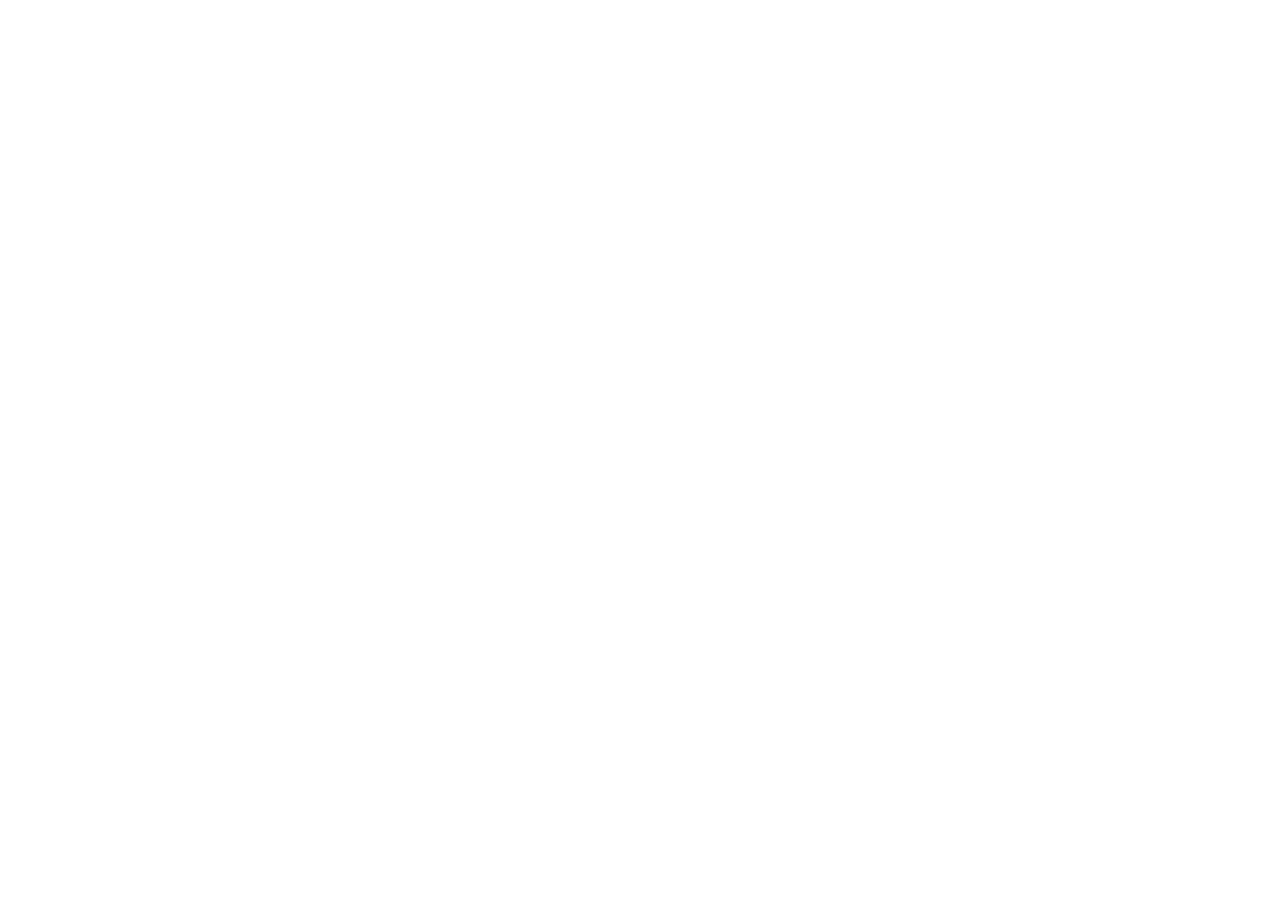
==== index.html @ 0983b2cc "Add existing file" ====
<!DOCTYPE html>
<html lang="en">
<head>
    <meta charset="UTF-8">
    <meta name="viewport" content="width=device-width, initial-scale=1.0">
    <title>Document</title>
</head>
<body>
    
</body>
</html>
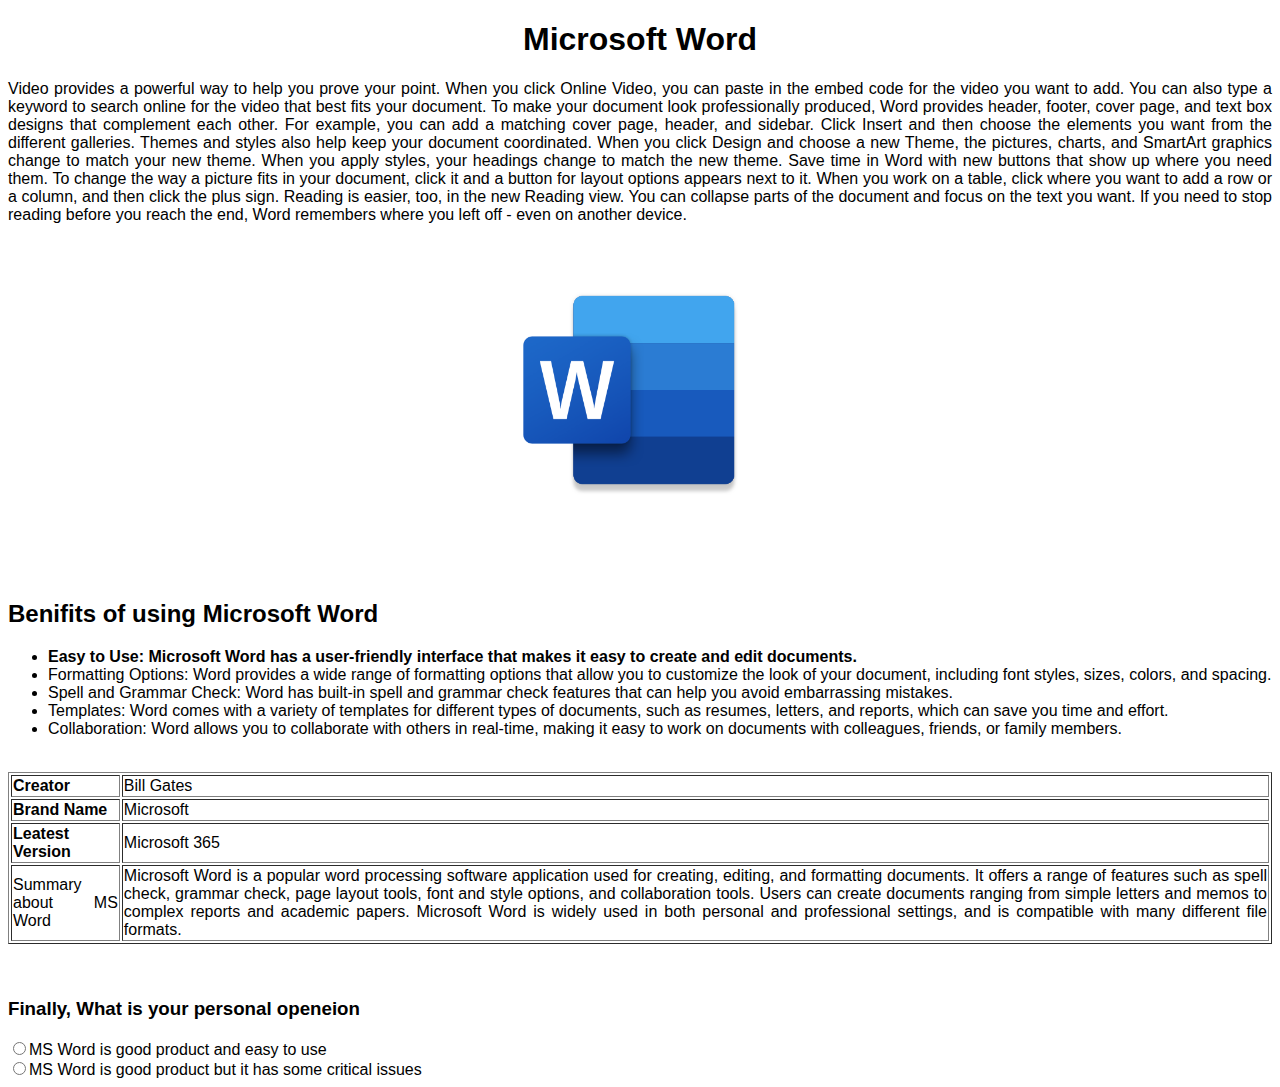
==== commit 49e35eeb: "Third Commit" ====
--- a/index.html
+++ b/index.html
@@ -2,10 +2,60 @@
 <html lang="en">
 <head>
     <meta charset="UTF-8">
+    <meta http-equiv="X-UA-Compatible" content="IE=edge">
     <meta name="viewport" content="width=device-width, initial-scale=1.0">
-    <title>Document</title>
+    <title>ICET Demo Web</title>
 </head>
 <body>
-    
+  <div style="text-align:justify; font-family: Arial, Helvetica, sans-serif;">
+    <h1 style="font-family: 'Segoe UI', Tahoma, Geneva, Verdana, sans-serif; text-align: center;">Microsoft Word</h1>
+
+  
+  <p style="font-family: 'Segoe UI', Tahoma, Geneva, Verdana, sans-serif; justify-content: last baseline;">Video provides a powerful way to help you prove your point. When you click Online Video, you can paste in the embed code for the video you want to add. You can also type a keyword to search online for the video that best fits your document.
+    To make your document look professionally produced, Word provides header, footer, cover page, and text box designs that complement each other. For example, you can add a matching cover page, header, and sidebar. Click Insert and then choose the elements you want from the different galleries.
+    Themes and styles also help keep your document coordinated. When you click Design and choose a new Theme, the pictures, charts, and SmartArt graphics change to match your new theme. When you apply styles, your headings change to match the new theme.
+    Save time in Word with new buttons that show up where you need them. To change the way a picture fits in your document, click it and a button for layout options appears next to it. When you work on a table, click where you want to add a row or a column, and then click the plus sign.
+    Reading is easier, too, in the new Reading view. You can collapse parts of the document and focus on the text you want. If you need to stop reading before you reach the end, Word remembers where you left off - even on another device.
+  </p>
+
+  <div style="text-align:center;">
+    <img src="assets\unnamed.png" alt="Centered Image" width="300px">
+  </div>
+
+  <br><br>
+  <h2>Benifits of using Microsoft Word</h2>
+  <ul type="";>
+    <li style="font-family: 'Gill Sans', 'Gill Sans MT', Calibri, 'Trebuchet MS', sans-serif; font-weight: bolder;">Easy to Use: Microsoft Word has a user-friendly interface that makes it easy to create and edit documents.</li>
+    <li >Formatting Options: Word provides a wide range of formatting options that allow you to customize the look of your document, including font styles, sizes, colors, and spacing.</li>
+    <li>Spell and Grammar Check: Word has built-in spell and grammar check features that can help you avoid embarrassing mistakes.</li>
+    <li>Templates: Word comes with a variety of templates for different types of documents, such as resumes, letters, and reports, which can save you time and effort.</li>
+    <li>Collaboration: Word allows you to collaborate with others in real-time, making it easy to work on documents with colleagues, friends, or family members.</li>
+  </ul> <br>
+
+  <table border="1">
+    <tr>
+      <th>Creator</th>
+      <td>Bill Gates</td>
+    </tr>
+
+    <tr>
+      <th>Brand Name</th>
+      <td>Microsoft</td>
+    </tr>
+
+    <tr>
+      <th>Leatest Version</th>
+      <td>Microsoft 365</td>
+    </tr>
+    <tr>
+      <td>Summary about MS Word</td>
+      <td>Microsoft Word is a popular word processing software application used for creating, editing, and formatting documents. It offers a range of features such as spell check, grammar check, page layout tools, font and style options, and collaboration tools. Users can create documents ranging from simple letters and memos to complex reports and academic papers. Microsoft Word is widely used in both personal and professional settings, and is compatible with many different file formats.</td>
+    </tr>
+  </table>
+<br><br>
+  <h3>Finally, What is your personal openeion</h3>
+  <input type="radio" value="1">MS Word is good product and easy to use <br>
+  <input type="radio" value="1">MS Word is good product but it has some critical issues
+</div>
 </body>
-</html>+</html>
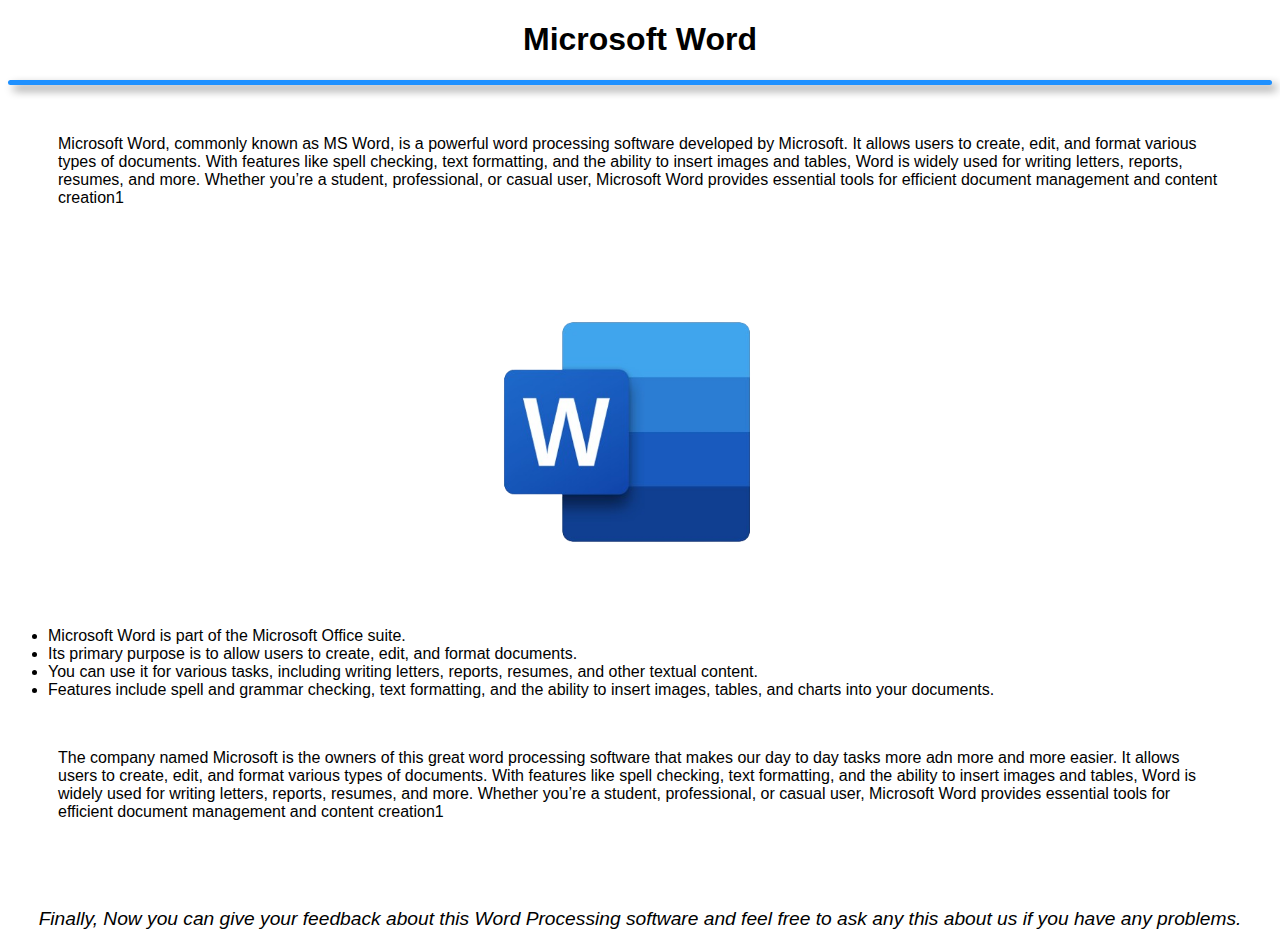
==== commit af88b834: "New Commit 1" ====
--- a/index.html
+++ b/index.html
@@ -1,61 +1,44 @@
 <!DOCTYPE html>
 <html lang="en">
 <head>
-    <meta charset="UTF-8">
-    <meta http-equiv="X-UA-Compatible" content="IE=edge">
-    <meta name="viewport" content="width=device-width, initial-scale=1.0">
-    <title>ICET Demo Web</title>
+  <meta charset="UTF-8">
+  <meta name="viewport" content="width=device-width, initial-scale=1.0">
+  <title>Document</title>
+  <link rel="stylesheet" href="style/style.css">
 </head>
 <body>
-  <div style="text-align:justify; font-family: Arial, Helvetica, sans-serif;">
-    <h1 style="font-family: 'Segoe UI', Tahoma, Geneva, Verdana, sans-serif; text-align: center;">Microsoft Word</h1>
+<!--<div class="mainBoxDiv">
+      <div class="upperDiv"> </div>
+      <div class="lowerDiv"></div>
+    </div>-->
+    
+    
+    <h1 id="heading">Microsoft Word</h1>
+    
+    <div class="navBar"></div>
+    
+    <p class="mainParagraph">Microsoft Word, commonly known as MS Word, is a powerful word processing software developed by Microsoft. It allows users to create, edit, and format various types of documents. With features like spell checking, text formatting, and the ability to insert images and tables, Word is widely used for writing letters, reports, resumes, and more. Whether you’re a student, professional, or casual user, Microsoft Word provides essential tools for efficient document management and content creation1</p>
+    
 
-  
-  <p style="font-family: 'Segoe UI', Tahoma, Geneva, Verdana, sans-serif; justify-content: last baseline;">Video provides a powerful way to help you prove your point. When you click Online Video, you can paste in the embed code for the video you want to add. You can also type a keyword to search online for the video that best fits your document.
-    To make your document look professionally produced, Word provides header, footer, cover page, and text box designs that complement each other. For example, you can add a matching cover page, header, and sidebar. Click Insert and then choose the elements you want from the different galleries.
-    Themes and styles also help keep your document coordinated. When you click Design and choose a new Theme, the pictures, charts, and SmartArt graphics change to match your new theme. When you apply styles, your headings change to match the new theme.
-    Save time in Word with new buttons that show up where you need them. To change the way a picture fits in your document, click it and a button for layout options appears next to it. When you work on a table, click where you want to add a row or a column, and then click the plus sign.
-    Reading is easier, too, in the new Reading view. You can collapse parts of the document and focus on the text you want. If you need to stop reading before you reach the end, Word remembers where you left off - even on another device.
-  </p>
+    <center>
+      <div>
+        <img class="wordIMG" src="assets/unnamed-removebg-preview.png" alt="MS Word IMG">
+      </div>
+    </center>
 
-  <div style="text-align:center;">
-    <img src="assets\unnamed.png" alt="Centered Image" width="300px">
-  </div>
+    <div class="listItems">
+      <ul>
+        <li>Microsoft Word is part of the Microsoft Office suite.</li>
+        <li>Its primary purpose is to allow users to create, edit, and format documents.</li>
+        <li>You can use it for various tasks, including writing letters, reports, resumes, and other textual content.</li>
+        <li>Features include spell and grammar checking, text formatting, and the ability to insert images, tables, and charts into your documents.</li>
+      </ul>
+    </div>
 
-  <br><br>
-  <h2>Benifits of using Microsoft Word</h2>
-  <ul type="";>
-    <li style="font-family: 'Gill Sans', 'Gill Sans MT', Calibri, 'Trebuchet MS', sans-serif; font-weight: bolder;">Easy to Use: Microsoft Word has a user-friendly interface that makes it easy to create and edit documents.</li>
-    <li >Formatting Options: Word provides a wide range of formatting options that allow you to customize the look of your document, including font styles, sizes, colors, and spacing.</li>
-    <li>Spell and Grammar Check: Word has built-in spell and grammar check features that can help you avoid embarrassing mistakes.</li>
-    <li>Templates: Word comes with a variety of templates for different types of documents, such as resumes, letters, and reports, which can save you time and effort.</li>
-    <li>Collaboration: Word allows you to collaborate with others in real-time, making it easy to work on documents with colleagues, friends, or family members.</li>
-  </ul> <br>
+    <p class="mainParagraph">The company named Microsoft is the owners of this great word processing software that makes our day to day tasks more adn more and more easier. It allows users to create, edit, and format various types of documents. With features like spell checking, text formatting, and the ability to insert images and tables, Word is widely used for writing letters, reports, resumes, and more. Whether you’re a student, professional, or casual user, Microsoft Word provides essential tools for efficient document management and content creation1</p>
 
-  <table border="1">
-    <tr>
-      <th>Creator</th>
-      <td>Bill Gates</td>
-    </tr>
+    <br>
+    <p style="font-family: 'Segoe UI', Tahoma, Geneva, Verdana, sans-serif; font-style: italic; text-align: center; font-size: larger;">Finally, Now you can give your feedback about this Word Processing software and feel free to ask any this about us if you have any problems.</p>
 
-    <tr>
-      <th>Brand Name</th>
-      <td>Microsoft</td>
-    </tr>
-
-    <tr>
-      <th>Leatest Version</th>
-      <td>Microsoft 365</td>
-    </tr>
-    <tr>
-      <td>Summary about MS Word</td>
-      <td>Microsoft Word is a popular word processing software application used for creating, editing, and formatting documents. It offers a range of features such as spell check, grammar check, page layout tools, font and style options, and collaboration tools. Users can create documents ranging from simple letters and memos to complex reports and academic papers. Microsoft Word is widely used in both personal and professional settings, and is compatible with many different file formats.</td>
-    </tr>
-  </table>
-<br><br>
-  <h3>Finally, What is your personal openeion</h3>
-  <input type="radio" value="1">MS Word is good product and easy to use <br>
-  <input type="radio" value="1">MS Word is good product but it has some critical issues
-</div>
-</body>
-</html>
+  </body>
+</html>--- a/style/style.css
+++ b/style/style.css
@@ -0,0 +1,58 @@
+#heading{
+    font-family: 'Segoe UI', Tahoma, Geneva, Verdana, sans-serif;
+    text-align: center;
+}
+
+.mainParagraph{
+    margin: 50px;
+    font-family: 'Segoe UI', Tahoma, Geneva, Verdana, sans-serif;
+}
+
+.wordIMG{
+    height: 350px;
+}
+
+.listItems{
+    font-family: 'Segoe UI', Tahoma, Geneva, Verdana, sans-serif;
+    align-items: center;
+}
+
+.mainBoxDiv{
+    height: 500px;
+    width: 350px;
+
+    position: relative;
+    border-radius: 10px;
+    background-color: bisque;
+
+    top: 50px;
+    left: 100px;
+}
+
+.upperDiv{
+    height: 200px;
+    width: 350px;
+    
+    position: relative;
+    background-color: white;
+    border-radius: 10px;
+}
+
+.navBar{
+    height: 5px;
+    top: 0px;
+    background-color: dodgerblue;
+    position: sticky;
+    border-radius: 10px;
+    box-shadow: 5px 5px 10px grey;
+}
+
+.wordIMG:hover{
+    transition-duration: .2s;
+    height: 370px;
+}
+body{
+    background-image: url();
+    background-repeat: no-repeat;
+    background-attachment: fixed;
+}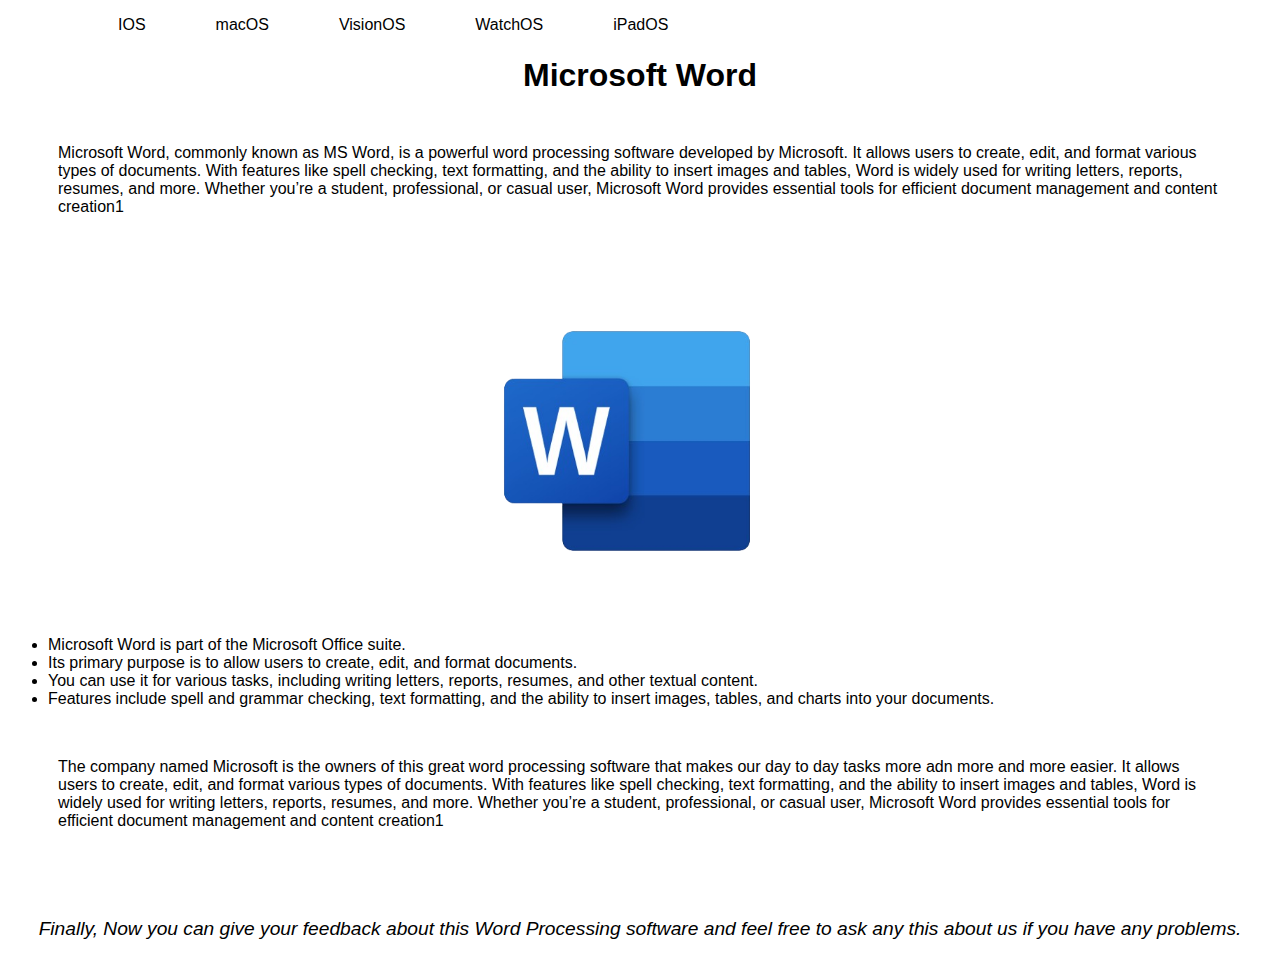
==== commit 3d2c8d32: "New Commit 2" ====
--- a/index.html
+++ b/index.html
@@ -12,10 +12,28 @@
       <div class="lowerDiv"></div>
     </div>-->
     
+    <!--<center>
+      <div class="navBar">
+        <button class="navBarButtons">IOS</button>
+        <button class="navBarButtons">macOS</button>
+        <button class="navBarButtons">VisionOS</button>
+        <button class="navBarButtons">WatchOS</button>
+        <button class="navBarButtons">iPadOS</button>
+      </div>
+    </center>-->
+    
+    <ul class="navBar">
+      <li class="navBarButtons">IOS</li>
+      <li class="navBarButtons">macOS</li>
+      <li class="navBarButtons">VisionOS</li>
+      <li class="navBarButtons">WatchOS</li>
+      <li class="navBarButtons">iPadOS</li>
+    </ul>
+    
+    <!--<div class="iosDiv"></div>-->
     
     <h1 id="heading">Microsoft Word</h1>
     
-    <div class="navBar"></div>
     
     <p class="mainParagraph">Microsoft Word, commonly known as MS Word, is a powerful word processing software developed by Microsoft. It allows users to create, edit, and format various types of documents. With features like spell checking, text formatting, and the ability to insert images and tables, Word is widely used for writing letters, reports, resumes, and more. Whether you’re a student, professional, or casual user, Microsoft Word provides essential tools for efficient document management and content creation1</p>
     
--- a/style/style.css
+++ b/style/style.css
@@ -1,3 +1,9 @@
+@media screen and (max-width:500px) {
+    body{
+        background-color: black;
+    }
+}
+
 #heading{
     font-family: 'Segoe UI', Tahoma, Geneva, Verdana, sans-serif;
     text-align: center;
@@ -39,17 +45,49 @@
 }
 
 .navBar{
-    height: 5px;
+    height: 20px;
+    position: sticky;
     top: 0px;
-    background-color: dodgerblue;
-    position: sticky;
-    border-radius: 10px;
-    box-shadow: 5px 5px 10px grey;
+    background-color: white;
+}
+
+.navBarButtons{
+    padding-left: 70px;
+    color: black;
+    font-family: 'Segoe UI', Tahoma, Geneva, Verdana, sans-serif;
+    font-size: medium;
+    background-color: transparent;
+    list-style: none;
+    float: left;
+}
+
+.iosDiv{
+    height: 10px;
+    width: 50px;
+    background-color: white;
+    position: fixed;
+    top: 30px; left: 520px;
+    transition: .3s;
+}
+
+.iosDiv:hover{
+    cursor: pointer;
+    left: 0px;
+    border-radius: 15px;
+    height: 650px;
+    width: 1550px;
+
+    backdrop-filter: blur(15px) saturate(180%);
+    -webkit-backdrop-filter: blur(15px) saturate(180%);
+    background-color: rgba(255, 255, 255, 0.75);
+    border-radius: 12px;
+    border: 1px solid rgb(255, 255, 255);
 }
 
 .wordIMG:hover{
-    transition-duration: .2s;
+
     height: 370px;
+    animation: .3s ease-in-out .3s;
 }
 body{
     background-image: url();
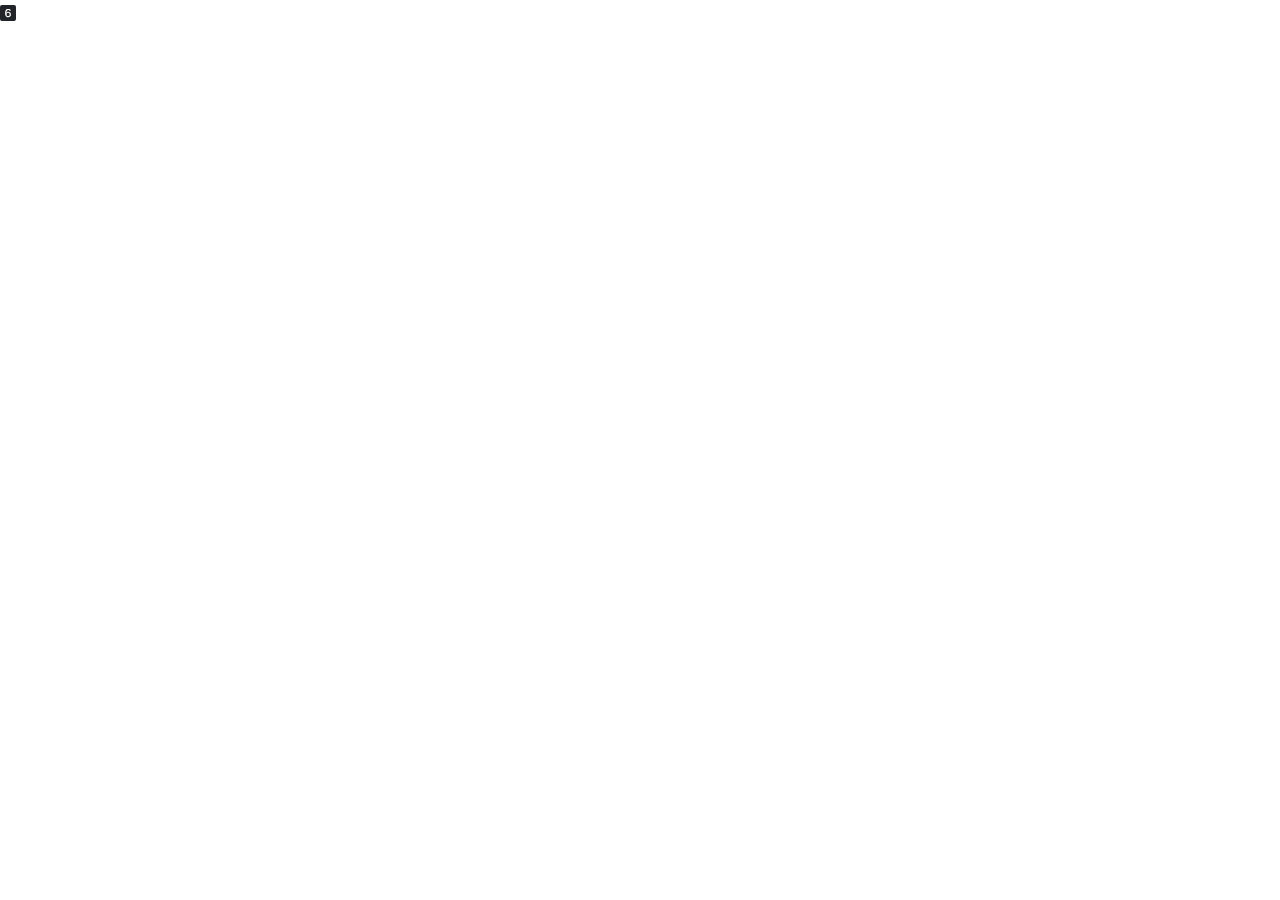
==== commit ce04cfe9: "Commit 2024-06-23" ====
--- a/index.html
+++ b/index.html
@@ -1,62 +1,16 @@
-<!DOCTYPE html>
+<!doctype html>
 <html lang="en">
-<head>
-  <meta charset="UTF-8">
-  <meta name="viewport" content="width=device-width, initial-scale=1.0">
-  <title>Document</title>
-  <link rel="stylesheet" href="style/style.css">
-</head>
-<body>
-<!--<div class="mainBoxDiv">
-      <div class="upperDiv"> </div>
-      <div class="lowerDiv"></div>
-    </div>-->
-    
-    <!--<center>
-      <div class="navBar">
-        <button class="navBarButtons">IOS</button>
-        <button class="navBarButtons">macOS</button>
-        <button class="navBarButtons">VisionOS</button>
-        <button class="navBarButtons">WatchOS</button>
-        <button class="navBarButtons">iPadOS</button>
-      </div>
-    </center>-->
-    
-    <ul class="navBar">
-      <li class="navBarButtons">IOS</li>
-      <li class="navBarButtons">macOS</li>
-      <li class="navBarButtons">VisionOS</li>
-      <li class="navBarButtons">WatchOS</li>
-      <li class="navBarButtons">iPadOS</li>
-    </ul>
-    
-    <!--<div class="iosDiv"></div>-->
-    
-    <h1 id="heading">Microsoft Word</h1>
-    
-    
-    <p class="mainParagraph">Microsoft Word, commonly known as MS Word, is a powerful word processing software developed by Microsoft. It allows users to create, edit, and format various types of documents. With features like spell checking, text formatting, and the ability to insert images and tables, Word is widely used for writing letters, reports, resumes, and more. Whether you’re a student, professional, or casual user, Microsoft Word provides essential tools for efficient document management and content creation1</p>
-    
+  <head>
+    <meta charset="utf-8">
+    <meta name="viewport" content="width=device-width, initial-scale=1">
+    <title>Bootstrap demo</title>
+    <link href="https://cdn.jsdelivr.net/npm/bootstrap@5.3.3/dist/css/bootstrap.min.css" rel="stylesheet" integrity="sha384-QWTKZyjpPEjISv5WaRU9OFeRpok6YctnYmDr5pNlyT2bRjXh0JMhjY6hW+ALEwIH" crossorigin="anonymous">
+  </head>
 
-    <center>
-      <div>
-        <img class="wordIMG" src="assets/unnamed-removebg-preview.png" alt="MS Word IMG">
-      </div>
-    </center>
-
-    <div class="listItems">
-      <ul>
-        <li>Microsoft Word is part of the Microsoft Office suite.</li>
-        <li>Its primary purpose is to allow users to create, edit, and format documents.</li>
-        <li>You can use it for various tasks, including writing letters, reports, resumes, and other textual content.</li>
-        <li>Features include spell and grammar checking, text formatting, and the ability to insert images, tables, and charts into your documents.</li>
-      </ul>
-    </div>
-
-    <p class="mainParagraph">The company named Microsoft is the owners of this great word processing software that makes our day to day tasks more adn more and more easier. It allows users to create, edit, and format various types of documents. With features like spell checking, text formatting, and the ability to insert images and tables, Word is widely used for writing letters, reports, resumes, and more. Whether you’re a student, professional, or casual user, Microsoft Word provides essential tools for efficient document management and content creation1</p>
-
-    <br>
-    <p style="font-family: 'Segoe UI', Tahoma, Geneva, Verdana, sans-serif; font-style: italic; text-align: center; font-size: larger;">Finally, Now you can give your feedback about this Word Processing software and feel free to ask any this about us if you have any problems.</p>
-
+  <body>
+    <svg xmlns="http://www.w3.org/2000/svg" width="16" height="16" fill="currentColor" class="bi bi-6-square-fill" viewBox="0 0 16 16">
+      <path d="M8.111 7.863c-.92 0-1.564.65-1.564 1.576 0 1.032.703 1.635 1.558 1.635.868 0 1.553-.533 1.553-1.629 0-1.06-.744-1.582-1.547-1.582"/>
+      <path d="M2 0a2 2 0 0 0-2 2v12a2 2 0 0 0 2 2h12a2 2 0 0 0 2-2V2a2 2 0 0 0-2-2zm6.21 3.855c1.612 0 2.515.99 2.573 1.899H9.494c-.1-.358-.51-.815-1.312-.815-1.078 0-1.817 1.09-1.805 3.036h.082c.229-.545.855-1.155 1.98-1.155 1.254 0 2.508.88 2.508 2.555 0 1.77-1.218 2.783-2.847 2.783-.932 0-1.84-.328-2.409-1.254-.369-.603-.597-1.459-.597-2.642 0-3.012 1.248-4.407 3.117-4.407Z"/>
+    </svg>
   </body>
 </html>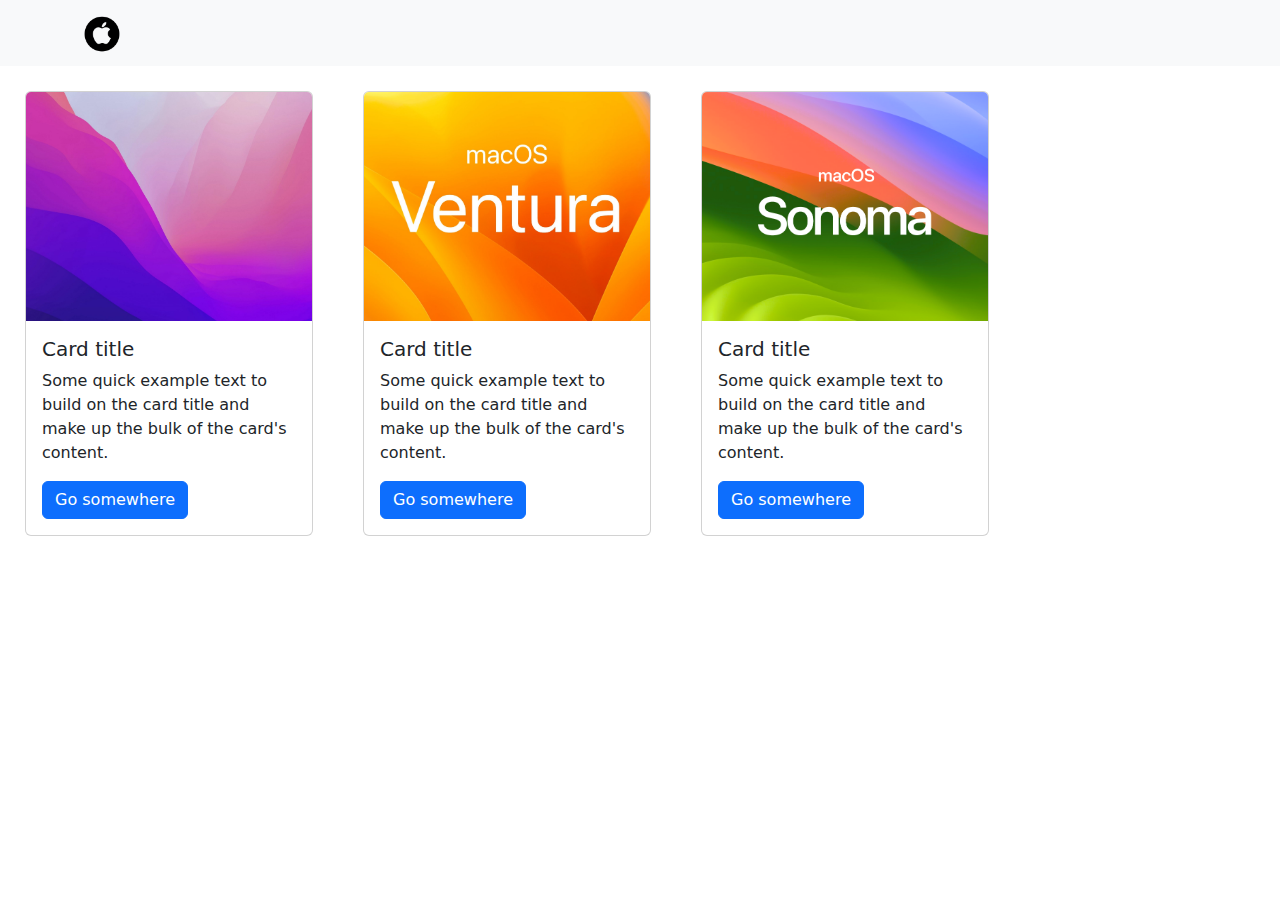
==== commit 28f2ac29: "Commit on 26th 2nd time" ====
--- a/index.html
+++ b/index.html
@@ -1,16 +1,59 @@
 <!doctype html>
 <html lang="en">
-  <head>
-    <meta charset="utf-8">
-    <meta name="viewport" content="width=device-width, initial-scale=1">
-    <title>Bootstrap demo</title>
-    <link href="https://cdn.jsdelivr.net/npm/bootstrap@5.3.3/dist/css/bootstrap.min.css" rel="stylesheet" integrity="sha384-QWTKZyjpPEjISv5WaRU9OFeRpok6YctnYmDr5pNlyT2bRjXh0JMhjY6hW+ALEwIH" crossorigin="anonymous">
-  </head>
 
-  <body>
-    <svg xmlns="http://www.w3.org/2000/svg" width="16" height="16" fill="currentColor" class="bi bi-6-square-fill" viewBox="0 0 16 16">
-      <path d="M8.111 7.863c-.92 0-1.564.65-1.564 1.576 0 1.032.703 1.635 1.558 1.635.868 0 1.553-.533 1.553-1.629 0-1.06-.744-1.582-1.547-1.582"/>
-      <path d="M2 0a2 2 0 0 0-2 2v12a2 2 0 0 0 2 2h12a2 2 0 0 0 2-2V2a2 2 0 0 0-2-2zm6.21 3.855c1.612 0 2.515.99 2.573 1.899H9.494c-.1-.358-.51-.815-1.312-.815-1.078 0-1.817 1.09-1.805 3.036h.082c.229-.545.855-1.155 1.98-1.155 1.254 0 2.508.88 2.508 2.555 0 1.77-1.218 2.783-2.847 2.783-.932 0-1.84-.328-2.409-1.254-.369-.603-.597-1.459-.597-2.642 0-3.012 1.248-4.407 3.117-4.407Z"/>
-    </svg>
-  </body>
+<head>
+  <meta charset="utf-8">
+  <meta name="viewport" content="width=device-width, initial-scale=1">
+  <title>Bootstrap demo</title>
+  <link href="https://cdn.jsdelivr.net/npm/bootstrap@5.3.3/dist/css/bootstrap.min.css" rel="stylesheet"
+    integrity="sha384-QWTKZyjpPEjISv5WaRU9OFeRpok6YctnYmDr5pNlyT2bRjXh0JMhjY6hW+ALEwIH" crossorigin="anonymous">
+</head>
+
+<body>
+  <nav class="navbar bg-body-tertiary">
+    <div class="container">
+      <a class="navbar-brand" href="#">
+        <img src="assets/Apple-Logo-PNG-File.png" alt="Bootstrap" width="40" height="40">
+      </a>
+    </div>
+  </nav>
+  <table>
+    <tr>
+      <td>
+        <div class="card m-4" style="width: 18rem;">
+          <img src="assets/macOS-Monterey-wallpaper-scaled (1).jpg" class="card-img-top" alt="...">
+          <div class="card-body">
+            <h5 class="card-title">Card title</h5>
+            <p class="card-text">Some quick example text to build on the card title and make up the bulk of the card's
+              content.</p>
+            <a href="#" class="btn btn-primary">Go somewhere</a>
+          </div>
+        </div>
+      </td>
+      <td>
+        <div class="card m-4" style="width: 18rem;">
+          <img src="assets/macOS-Ventura.jpg" class="card-img-top" alt="...">
+          <div class="card-body">
+            <h5 class="card-title">Card title</h5>
+            <p class="card-text">Some quick example text to build on the card title and make up the bulk of the card's
+              content.</p>
+            <a href="#" class="btn btn-primary">Go somewhere</a>
+          </div>
+        </div>
+      </td>
+      <td>
+        <div class="card m-4" style="width: 18rem;">
+          <img src="assets/macOS_Sonoma.png" class="card-img-top" alt="...">
+          <div class="card-body">
+            <h5 class="card-title">Card title</h5>
+            <p class="card-text">Some quick example text to build on the card title and make up the bulk of the card's
+              content.</p>
+            <a href="#" class="btn btn-primary">Go somewhere</a>
+          </div>
+        </div>
+      </td>
+    </tr>
+  </table>
+</body>
+
 </html>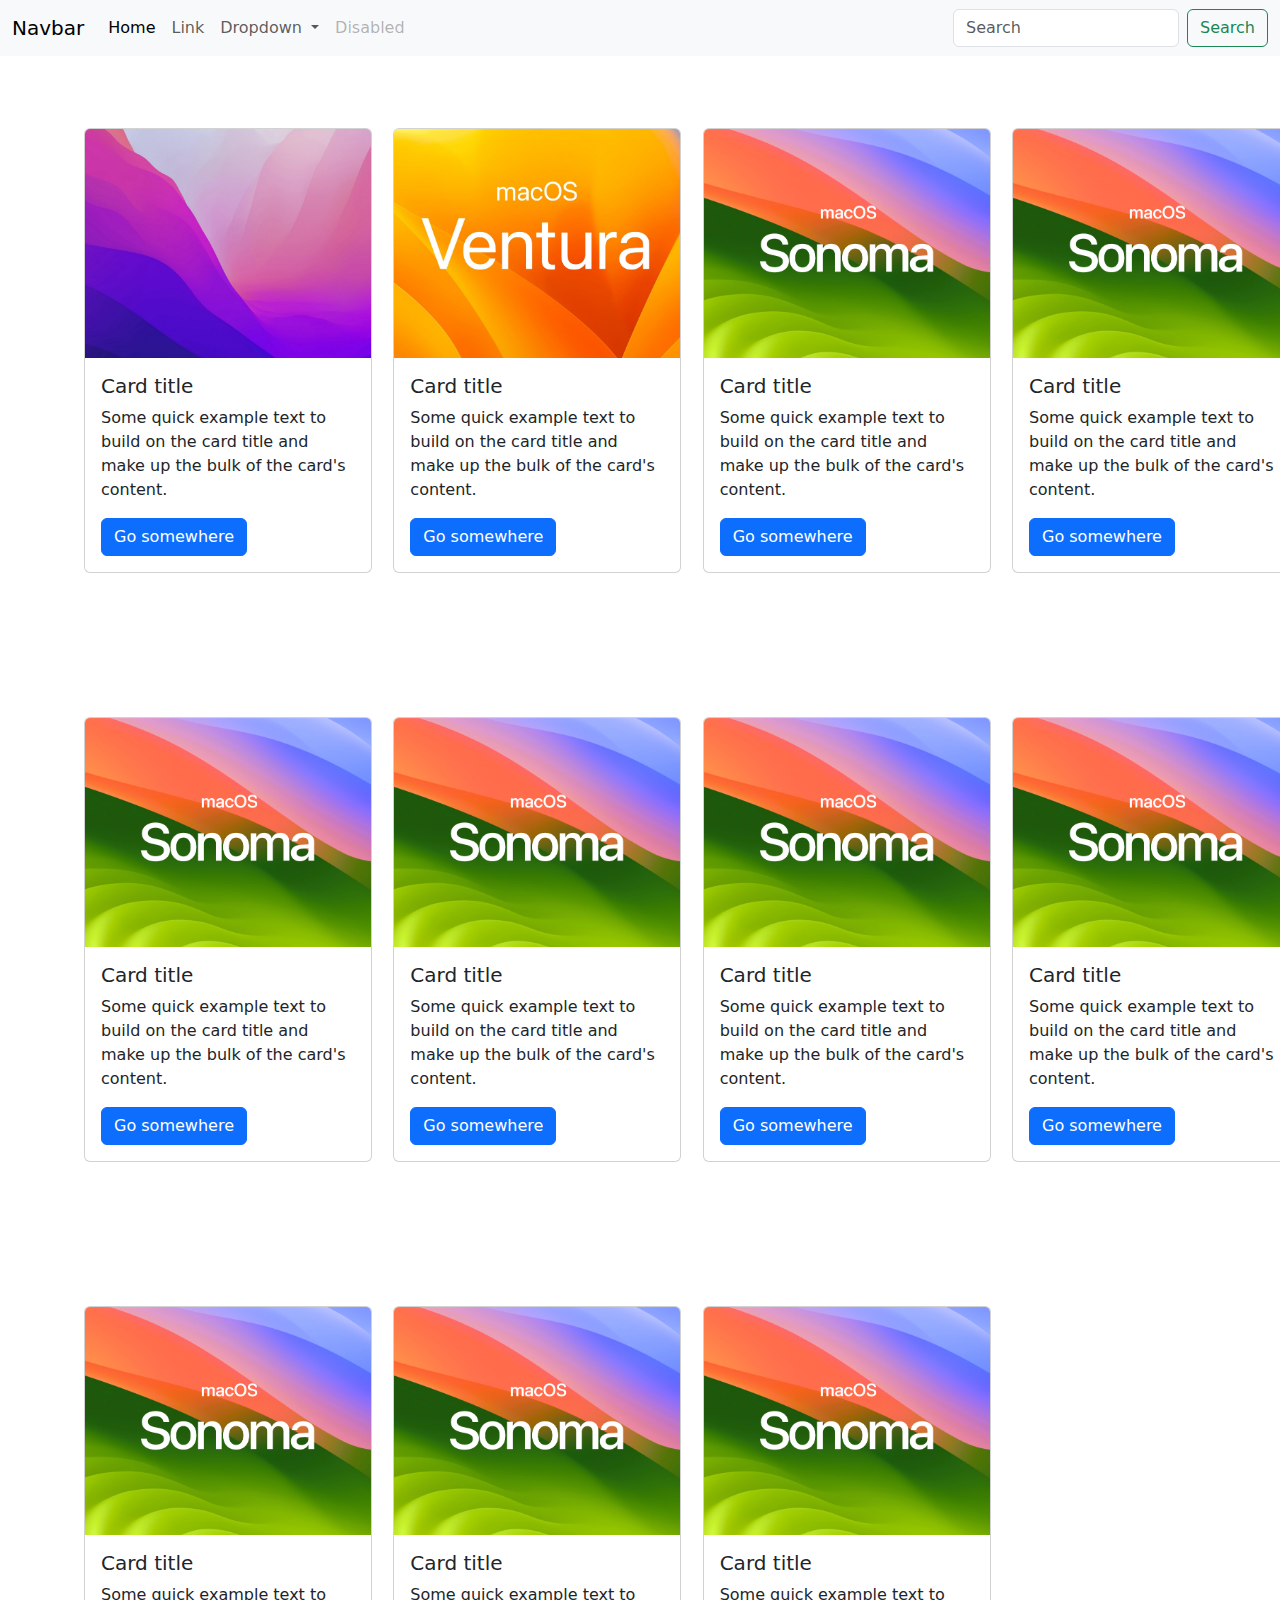
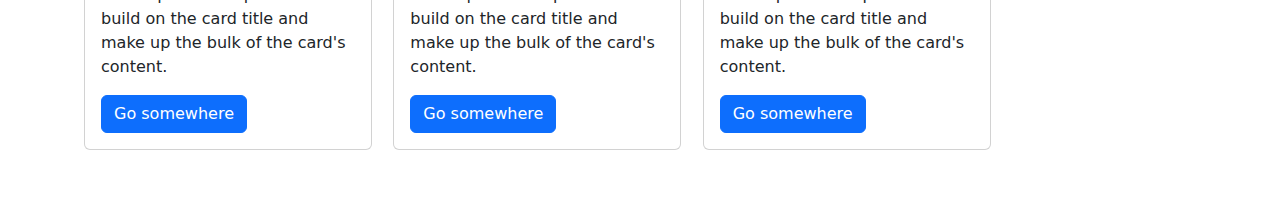
==== commit f38bb8f7: "Responsive" ====
--- a/index.html
+++ b/index.html
@@ -1,27 +1,60 @@
-<!doctype html>
+<!DOCTYPE html>
 <html lang="en">
 
 <head>
-  <meta charset="utf-8">
-  <meta name="viewport" content="width=device-width, initial-scale=1">
-  <title>Bootstrap demo</title>
-  <link href="https://cdn.jsdelivr.net/npm/bootstrap@5.3.3/dist/css/bootstrap.min.css" rel="stylesheet"
-    integrity="sha384-QWTKZyjpPEjISv5WaRU9OFeRpok6YctnYmDr5pNlyT2bRjXh0JMhjY6hW+ALEwIH" crossorigin="anonymous">
+  <meta charset="UTF-8">
+  <meta name="viewport" content="width=device-width, initial-scale=1.0">
+  <title>Document</title>
+  <link rel="stylesheet" href="https://cdn.jsdelivr.net/npm/bootstrap@5.3.3/dist/css/bootstrap.css">
 </head>
 
 <body>
-  <nav class="navbar bg-body-tertiary">
-    <div class="container">
-      <a class="navbar-brand" href="#">
-        <img src="assets/Apple-Logo-PNG-File.png" alt="Bootstrap" width="40" height="40">
-      </a>
+  <nav class="navbar navbar-expand-lg bg-body-tertiary">
+    <div class="container-fluid">
+      <a class="navbar-brand" href="#">Navbar</a>
+      <button class="navbar-toggler" type="button" data-bs-toggle="collapse" data-bs-target="#navbarSupportedContent"
+        aria-controls="navbarSupportedContent" aria-expanded="false" aria-label="Toggle navigation">
+        <span class="navbar-toggler-icon"></span>
+      </button>
+      <div class="collapse navbar-collapse" id="navbarSupportedContent">
+        <ul class="navbar-nav me-auto mb-2 mb-lg-0">
+          <li class="nav-item">
+            <a class="nav-link active" aria-current="page" href="#">Home</a>
+          </li>
+          <li class="nav-item">
+            <a class="nav-link" href="#">Link</a>
+          </li>
+          <li class="nav-item dropdown">
+            <a class="nav-link dropdown-toggle" href="#" role="button" data-bs-toggle="dropdown" aria-expanded="false">
+              Dropdown
+            </a>
+            <ul class="dropdown-menu">
+              <li><a class="dropdown-item" href="#">Action</a></li>
+              <li><a class="dropdown-item" href="#">Another action</a></li>
+              <li>
+                <hr class="dropdown-divider">
+              </li>
+              <li><a class="dropdown-item" href="#">Something else here</a></li>
+            </ul>
+          </li>
+          <li class="nav-item">
+            <a class="nav-link disabled" aria-disabled="true">Disabled</a>
+          </li>
+        </ul>
+        <form class="d-flex" role="search">
+          <input class="form-control me-2" type="search" placeholder="Search" aria-label="Search">
+          <button class="btn btn-outline-success" type="submit">Search</button>
+        </form>
+      </div>
     </div>
   </nav>
-  <table>
-    <tr>
-      <td>
-        <div class="card m-4" style="width: 18rem;">
-          <img src="assets/macOS-Monterey-wallpaper-scaled (1).jpg" class="card-img-top" alt="...">
+
+  <div class="container-fluid ">
+    <div class="row">
+
+      <div class="col-lg-2 col-md-5 col-sm-9 m-5 bg-white">
+        <div class="card m-4" style="width: 18rem;">
+          <img src="assets/macOS-Monterey-wallpaper-scaled (1).jpg" class="card-img-top" alt="hi...">
           <div class="card-body">
             <h5 class="card-title">Card title</h5>
             <p class="card-text">Some quick example text to build on the card title and make up the bulk of the card's
@@ -29,31 +62,172 @@
             <a href="#" class="btn btn-primary">Go somewhere</a>
           </div>
         </div>
-      </td>
-      <td>
-        <div class="card m-4" style="width: 18rem;">
-          <img src="assets/macOS-Ventura.jpg" class="card-img-top" alt="...">
-          <div class="card-body">
-            <h5 class="card-title">Card title</h5>
-            <p class="card-text">Some quick example text to build on the card title and make up the bulk of the card's
-              content.</p>
-            <a href="#" class="btn btn-primary">Go somewhere</a>
-          </div>
-        </div>
-      </td>
-      <td>
-        <div class="card m-4" style="width: 18rem;">
-          <img src="assets/macOS_Sonoma.png" class="card-img-top" alt="...">
-          <div class="card-body">
-            <h5 class="card-title">Card title</h5>
-            <p class="card-text">Some quick example text to build on the card title and make up the bulk of the card's
-              content.</p>
-            <a href="#" class="btn btn-primary">Go somewhere</a>
-          </div>
-        </div>
-      </td>
-    </tr>
-  </table>
+      </div>
+
+      <div class="col-lg-2 col-md-5 col-sm-9 m-5 bg-white">
+          <div class="card m-4" style="width: 18rem;">
+            <img src="assets/macOS-Ventura.jpg" class="card-img-top" alt="...">
+            <div class="card-body">
+              <h5 class="card-title">Card title</h5>
+              <p class="card-text">Some quick example text to build on the card title and make up the bulk of the card's
+                content.</p>
+              <a href="#" class="btn btn-primary">Go somewhere</a>
+            </div>
+          </div>
+      </div>
+
+      <div class="col-lg-2 col-md-5 col-sm-9 m-5 bg-white">
+            <div class="card m-4" style="width: 18rem;">
+              <img src="assets/macOS_Sonoma.png" class="card-img-top" alt="...">
+              <div class="card-body">
+                <h5 class="card-title">Card title</h5>
+                <p class="card-text">Some quick example text to build on the card title and make up the bulk of the
+                  card's content.</p>
+                <a href="#" class="btn btn-primary">Go somewhere</a>
+              </div>
+            </div>
+      </div>
+
+      <div class="col-lg-2 col-md-5 col-sm-9 m-5 bg-white">
+        <div class="card m-4" style="width: 18rem;">
+          <img src="assets/macOS_Sonoma.png" class="card-img-top" alt="...">
+          <div class="card-body">
+            <h5 class="card-title">Card title</h5>
+            <p class="card-text">Some quick example text to build on the card title and make up the bulk of the
+              card's content.</p>
+            <a href="#" class="btn btn-primary">Go somewhere</a>
+          </div>
+        </div>
+      </div>
+
+      <div class="col-lg-2 col-md-5 col-sm-9 m-5 bg-white">
+        <div class="card m-4" style="width: 18rem;">
+          <img src="assets/macOS_Sonoma.png" class="card-img-top" alt="...">
+          <div class="card-body">
+            <h5 class="card-title">Card title</h5>
+            <p class="card-text">Some quick example text to build on the card title and make up the bulk of the
+              card's content.</p>
+            <a href="#" class="btn btn-primary">Go somewhere</a>
+          </div>
+        </div>
+      </div>
+
+      <div class="col-lg-2 col-md-5 col-sm-9 m-5 bg-white">
+        <div class="card m-4" style="width: 18rem;">
+          <img src="assets/macOS_Sonoma.png" class="card-img-top" alt="...">
+          <div class="card-body">
+            <h5 class="card-title">Card title</h5>
+            <p class="card-text">Some quick example text to build on the card title and make up the bulk of the
+              card's content.</p>
+            <a href="#" class="btn btn-primary">Go somewhere</a>
+          </div>
+        </div>
+      </div>
+
+      <div class="col-lg-2 col-md-5 col-sm-9 m-5 bg-white">
+        <div class="card m-4" style="width: 18rem;">
+          <img src="assets/macOS_Sonoma.png" class="card-img-top" alt="...">
+          <div class="card-body">
+            <h5 class="card-title">Card title</h5>
+            <p class="card-text">Some quick example text to build on the card title and make up the bulk of the
+              card's content.</p>
+            <a href="#" class="btn btn-primary">Go somewhere</a>
+          </div>
+        </div>
+      </div>
+
+      <div class="col-lg-2 col-md-5 col-sm-9 m-5 bg-white">
+        <div class="card m-4" style="width: 18rem;">
+          <img src="assets/macOS_Sonoma.png" class="card-img-top" alt="...">
+          <div class="card-body">
+            <h5 class="card-title">Card title</h5>
+            <p class="card-text">Some quick example text to build on the card title and make up the bulk of the
+              card's content.</p>
+            <a href="#" class="btn btn-primary">Go somewhere</a>
+          </div>
+        </div>
+      </div>
+
+      <div class="col-lg-2 col-md-5 col-sm-9 m-5 bg-white">
+        <div class="card m-4" style="width: 18rem;">
+          <img src="assets/macOS_Sonoma.png" class="card-img-top" alt="...">
+          <div class="card-body">
+            <h5 class="card-title">Card title</h5>
+            <p class="card-text">Some quick example text to build on the card title and make up the bulk of the
+              card's content.</p>
+            <a href="#" class="btn btn-primary">Go somewhere</a>
+          </div>
+        </div>
+      </div>
+
+      <div class="col-lg-2 col-md-5 col-sm-9 m-5 bg-white">
+        <div class="card m-4" style="width: 18rem;">
+          <img src="assets/macOS_Sonoma.png" class="card-img-top" alt="...">
+          <div class="card-body">
+            <h5 class="card-title">Card title</h5>
+            <p class="card-text">Some quick example text to build on the card title and make up the bulk of the
+              card's content.</p>
+            <a href="#" class="btn btn-primary">Go somewhere</a>
+          </div>
+        </div>
+      </div>
+
+      <div class="col-lg-2 col-md-5 col-sm-9 m-5 bg-white">
+        <div class="card m-4" style="width: 18rem;">
+          <img src="assets/macOS_Sonoma.png" class="card-img-top" alt="...">
+          <div class="card-body">
+            <h5 class="card-title">Card title</h5>
+            <p class="card-text">Some quick example text to build on the card title and make up the bulk of the
+              card's content.</p>
+            <a href="#" class="btn btn-primary">Go somewhere</a>
+          </div>
+        </div>
+      </div>
+  </div>
+
+    </div>
+  </div>
+
+        <!--<table>
+          <tr>
+            <td>
+              <div class="card m-4" style="width: 18rem;">
+                <img src="assets/macOS-Monterey-wallpaper-scaled (1).jpg" class="card-img-top" alt="...">
+                <div class="card-body">
+                  <h5 class="card-title">Card title</h5>
+                  <p class="card-text">Some quick example text to build on the card title and make up the bulk of the
+                    card's
+                    content.</p>
+                  <a href="#" class="btn btn-primary">Go somewhere</a>
+                </div>
+              </div>
+            </td>
+            <td>
+              <div class="card m-4" style="width: 18rem;">
+                <img src="assets/macOS-Ventura.jpg" class="card-img-top" alt="...">
+                <div class="card-body">
+                  <h5 class="card-title">Card title</h5>
+                  <p class="card-text">Some quick example text to build on the card title and make up the bulk of the
+                    card's
+                    content.</p>
+                  <a href="#" class="btn btn-primary">Go somewhere</a>
+                </div>
+              </div>
+            </td>
+            <td>
+              <div class="card m-4" style="width: 18rem;">
+                <img src="assets/macOS_Sonoma.png" class="card-img-top" alt="...">
+                <div class="card-body">
+                  <h5 class="card-title">Card title</h5>
+                  <p class="card-text">Some quick example text to build on the card title and make up the bulk of the
+                    card's
+                    content.</p>
+                  <a href="#" class="btn btn-primary">Go somewhere</a>
+                </div>
+              </div>
+            </td>
+          </tr>
+  </table>-->
 </body>
 
 </html>